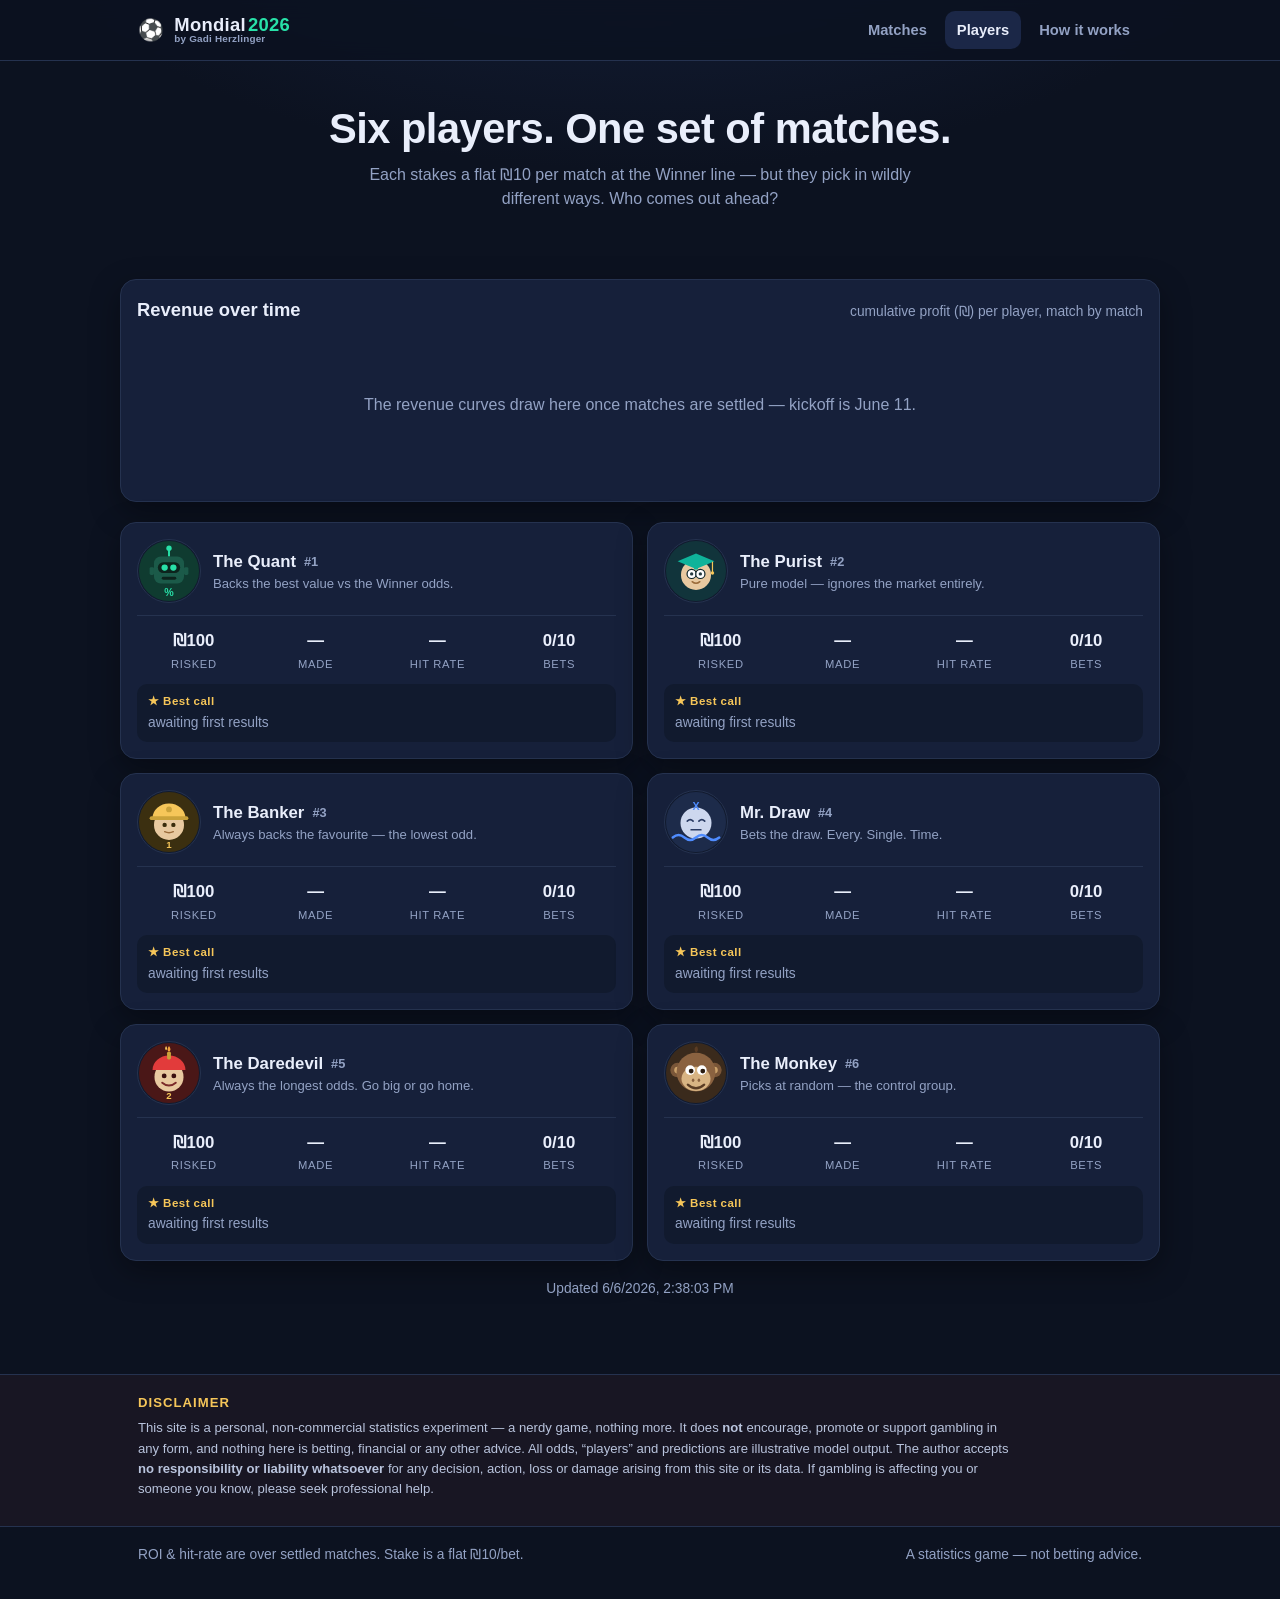
==== web/dashboard.html @ 5879aabc "Mondial 2026: initial commit" ====
<!DOCTYPE html>
<html lang="en">
<head>
  <meta charset="utf-8" />
  <meta name="viewport" content="width=device-width, initial-scale=1" />
  <meta name="color-scheme" content="dark" />
  <title>Mondial 2026 — the six players</title>
  <meta name="description" content="Six betting strategies, one set of matches. Live leaderboard." />
  <link rel="stylesheet" href="css/style.css?v=5" />
</head>
<body>
  <header class="site-header">
    <div class="wrap header-inner">
      <a class="brand" href="index.html"><span class="brand-mark">⚽</span>
        <span class="brand-col"><span class="brand-text">Mondial<span class="accent">2026</span></span><span class="brand-by">by Gadi Herzlinger</span></span></a>
      <nav class="nav">
        <a class="nav-link" href="index.html">Matches</a>
        <a class="nav-link active" href="dashboard.html">Players</a>
        <a class="nav-link" href="engine.html">How it works</a>
      </nav>
    </div>
  </header>

  <section class="hero">
    <div class="wrap">
      <h1 class="hero-title">Six players. One set of matches.</h1>
      <p class="hero-sub">Each stakes a flat ₪10 per match at the Winner line — but they
        pick in wildly different ways. Who comes out ahead?</p>
    </div>
  </section>

  <main class="wrap main">
    <section class="chart-card">
      <div class="chart-head">
        <h2>Revenue over time</h2>
        <span class="muted">cumulative profit (₪) per player, match by match</span>
      </div>
      <div id="chart"><p class="chart-empty">Loading…</p></div>
      <div id="chart-legend" class="chart-legend"></div>
    </section>

    <div id="board" class="player-grid" aria-live="polite">
      <p class="empty">Loading players…</p>
    </div>
    <p id="updated" class="muted updated-line">—</p>
  </main>

  <section class="disclaimer">
    <div class="wrap">
      <h4>Disclaimer</h4>
      <p>This site is a personal, non-commercial statistics experiment — a nerdy game, nothing more.
        It does <strong>not</strong> encourage, promote or support gambling in any form, and nothing here is
        betting, financial or any other advice. All odds, “players” and predictions are illustrative model
        output. The author accepts <strong>no responsibility or liability whatsoever</strong> for any decision,
        action, loss or damage arising from this site or its data. If gambling is affecting you or someone
        you know, please seek professional help.</p>
    </div>
  </section>

  <footer class="site-footer">
    <div class="wrap footer-inner">
      <span class="muted">ROI &amp; hit-rate are over settled matches. Stake is a flat ₪10/bet.</span>
      <span class="muted">A statistics game — not betting advice.</span>
    </div>
  </footer>

  <script src="js/dashboard.js?v=1" defer></script>
</body>
</html>
---- web/css/style.css ----
/* Mondial 2026 — self-contained styles (no external fonts/CDNs: sleek + CSP-tight). */
:root {
  --bg: #0c1220;
  --bg-2: #111a2e;
  --card: #16203a;
  --card-2: #1b2747;
  --line: #25324f;
  --text: #e9eefb;
  --muted: #93a2c4;
  --accent: #28e0a8;      /* home / model pick */
  --accent-blue: #4f8cff; /* away */
  --draw: #8a97b8;        /* draw */
  --gold: #f6c659;
  --danger: #ff6b6b;
  --radius: 16px;
  --shadow: 0 10px 30px rgba(0,0,0,.35);
  --font: -apple-system, BlinkMacSystemFont, "Segoe UI", Roboto, Helvetica, Arial, sans-serif;
}

* { box-sizing: border-box; }
html { -webkit-text-size-adjust: 100%; }
body {
  margin: 0; background: radial-gradient(1200px 600px at 50% -10%, #16223f 0%, var(--bg) 55%) no-repeat, var(--bg);
  color: var(--text); font-family: var(--font); line-height: 1.5;
  min-height: 100vh; -webkit-font-smoothing: antialiased;
}
a { color: inherit; text-decoration: none; }
.wrap { width: 100%; max-width: 1040px; margin: 0 auto; padding: 0 18px; }
.muted { color: var(--muted); font-size: .86rem; }
.accent { color: var(--accent); }

/* Header */
.site-header { position: sticky; top: 0; z-index: 20;
  background: rgba(12,18,32,.82); backdrop-filter: blur(10px);
  border-bottom: 1px solid var(--line); }
.header-inner { display: flex; align-items: center; justify-content: space-between; height: 60px; }
.brand { display: flex; align-items: center; gap: 10px; font-weight: 800; font-size: 1.15rem; letter-spacing: .3px; }
.brand-mark { font-size: 1.3rem; }
.brand-text .accent { margin-left: 2px; }
.brand-col { display: flex; flex-direction: column; line-height: 1.04; }
.brand-by { font-size: .62rem; font-weight: 600; color: var(--muted); letter-spacing: .02em; }
.nav { display: flex; gap: 6px; }
.nav-link { padding: 8px 12px; border-radius: 10px; color: var(--muted); font-weight: 600; font-size: .92rem; }
.nav-link:hover { color: var(--text); background: var(--card); }
.nav-link.active { color: var(--text); background: var(--card-2); }

/* Hero */
.hero { padding: 44px 0 14px; text-align: center; }
.hero-title { font-size: clamp(1.6rem, 4.5vw, 2.6rem); line-height: 1.15; margin: 0 0 10px; font-weight: 800; letter-spacing: -.5px; }
.hero-sub { color: var(--muted); margin: 0 auto 26px; max-width: 560px; }

.countdowns { display: grid; grid-template-columns: 1fr 1fr; gap: 14px; max-width: 620px; margin: 0 auto; }
.countdowns.single { grid-template-columns: 1fr; max-width: 340px; }   /* after kickoff */
.cd-card { background: linear-gradient(180deg, var(--card-2), var(--card));
  border: 1px solid var(--line); border-radius: var(--radius); padding: 16px; box-shadow: var(--shadow); }
.cd-label { color: var(--muted); font-size: .78rem; text-transform: uppercase; letter-spacing: .12em; font-weight: 700; }
.cd-clock { font-size: clamp(1.4rem, 5vw, 2rem); font-weight: 800; font-variant-numeric: tabular-nums;
  margin: 6px 0 4px; color: var(--gold); letter-spacing: .5px; }
#cd-scrape .cd-clock { color: var(--accent); }
.cd-foot { color: var(--muted); font-size: .76rem; }

/* Section head + tabs */
.main { padding: 28px 0 60px; }
.section-head { display: flex; align-items: center; justify-content: space-between; margin-bottom: 16px; }
.section-head h2 { margin: 0; font-size: 1.25rem; }
.tabs { display: inline-flex; background: var(--card); border: 1px solid var(--line); border-radius: 12px; padding: 4px; }
.tab { border: 0; background: transparent; color: var(--muted); font-weight: 700; font-size: .86rem;
  padding: 7px 14px; border-radius: 9px; cursor: pointer; font-family: inherit; }
.tab.active { background: var(--card-2); color: var(--text); }

/* Date group */
.date-group { margin-bottom: 22px; }
.date-head { color: var(--muted); font-weight: 700; font-size: .82rem; text-transform: uppercase;
  letter-spacing: .1em; margin: 0 4px 10px; }

/* Match card */
.matches { display: grid; gap: 12px; }
.match { background: var(--card); border: 1px solid var(--line); border-radius: var(--radius);
  padding: 14px 16px; box-shadow: var(--shadow); }
.match-top { display: flex; align-items: center; justify-content: space-between; gap: 10px; }
.match-meta { display: flex; gap: 10px; align-items: center; color: var(--muted); font-size: .78rem; }
.stage-pill { background: var(--card-2); border: 1px solid var(--line); border-radius: 999px;
  padding: 2px 9px; font-weight: 700; font-size: .72rem; letter-spacing: .04em; }
.teams { display: grid; grid-template-columns: 1fr auto 1fr; align-items: center; gap: 8px; margin: 10px 0 6px; }
.team { display: flex; align-items: center; gap: 8px; font-weight: 700; font-size: 1.02rem; min-width: 0; }
.team.away { justify-content: flex-end; text-align: right; }
.team-name { overflow: hidden; text-overflow: ellipsis; white-space: nowrap; }
.vs { color: var(--muted); font-weight: 700; font-size: .8rem; }
.score { font-weight: 800; font-size: 1.1rem; font-variant-numeric: tabular-nums; }

/* Probability bar */
.prob { display: flex; height: 8px; border-radius: 6px; overflow: hidden; margin: 10px 0 8px; background: var(--bg-2); }
.prob span { display: block; height: 100%; }
.prob .ph { background: var(--accent); }
.prob .pd { background: var(--draw); }
.prob .pa { background: var(--accent-blue); }

/* Odds row */
.odds { display: grid; grid-template-columns: repeat(3, 1fr); gap: 8px; margin-top: 8px; }
.odd { background: var(--bg-2); border: 1px solid var(--line); border-radius: 10px; padding: 8px;
  text-align: center; }
.odd .k { display: block; color: var(--muted); font-size: .72rem; font-weight: 700; letter-spacing: .06em; }
.odd .v { font-weight: 800; font-variant-numeric: tabular-nums; }
.odd.pick { border-color: var(--accent); background: rgba(40,224,168,.12); }
.odd.pick .v { color: var(--accent); }
.no-odds { color: var(--muted); font-size: .8rem; text-align: center; padding: 8px; }

/* Labels for the two number sets on a match card */
.metric-head { display: flex; align-items: baseline; justify-content: space-between; gap: 8px; margin-top: 12px; }
.metric-k { color: var(--muted); font-size: .68rem; font-weight: 800; text-transform: uppercase; letter-spacing: .09em; }
.metric-vals { display: flex; gap: 12px; font-size: .84rem; font-weight: 800; font-variant-numeric: tabular-nums; }
.mv.ph { color: var(--accent); }
.mv.pd { color: var(--draw); }
.mv.pa { color: var(--accent-blue); }

/* Market grid: row labels on the left, 1/X/2 boxes each holding odd + model prob */
.market { display: grid; grid-template-columns: max-content 1fr 1fr 1fr; column-gap: 8px; margin-top: 12px; }
.m-key { text-align: center; color: var(--muted); font-size: .7rem; font-weight: 800;
  letter-spacing: .06em; padding-bottom: 4px; align-self: end; }
.m-rowlabel { display: flex; align-items: center; justify-content: flex-end; text-align: right;
  color: var(--muted); font-size: .66rem; font-weight: 800; text-transform: uppercase;
  letter-spacing: .03em; padding-right: 7px; }
.m-odd, .m-prob { text-align: center; background: var(--bg-2); font-variant-numeric: tabular-nums;
  border-left: 1px solid var(--line); border-right: 1px solid var(--line); }
.m-odd { border-top: 1px solid var(--line); border-radius: 10px 10px 0 0; padding: 8px 4px 4px; font-weight: 800; }
.m-prob { border-bottom: 1px solid var(--line); border-radius: 0 0 10px 10px; padding: 4px 4px 8px;
  font-weight: 700; font-size: .85rem; color: var(--muted); }
.m-odd.pick, .m-prob.pick { border-color: rgba(40,224,168,.55); background: rgba(40,224,168,.12); }
.m-odd.pick, .m-prob.pick { color: var(--accent); }
.no-odds.excluded { color: var(--gold); font-weight: 600; }

.pick-line { display: flex; align-items: center; gap: 8px; margin-top: 10px; font-size: .9rem; }
.pick-badge { background: rgba(40,224,168,.14); color: var(--accent); border: 1px solid rgba(40,224,168,.4);
  padding: 3px 10px; border-radius: 999px; font-weight: 800; font-size: .8rem; }
.pick-correct { color: var(--accent); font-weight: 800; }
.pick-wrong { color: var(--danger); font-weight: 800; }

.empty { color: var(--muted); text-align: center; padding: 40px 0; }

/* Footer */
.site-footer { border-top: 1px solid var(--line); padding: 18px 0 34px; }
.footer-inner { display: flex; flex-wrap: wrap; gap: 8px 18px; justify-content: space-between; }

/* Flags (match cards) */
.flag { width: 26px; height: 18px; border-radius: 3px; object-fit: cover; flex: 0 0 auto;
  box-shadow: 0 0 0 1px rgba(255,255,255,.1); }

/* Revenue chart (players page) */
.chart-card { background: var(--card); border: 1px solid var(--line); border-radius: var(--radius);
  padding: 16px 16px 14px; box-shadow: var(--shadow); margin-bottom: 20px; }
.chart-head { display: flex; justify-content: space-between; align-items: baseline; gap: 10px; margin-bottom: 8px; }
.chart-head h2 { margin: 0; font-size: 1.15rem; }
.chart-card svg { width: 100%; height: auto; display: block; }
.chart-legend { display: flex; flex-wrap: wrap; gap: 8px 16px; margin-top: 12px; }
.leg { display: flex; align-items: center; gap: 7px; font-size: .82rem; font-weight: 700; color: #c4cfe6; }
.leg .sw { width: 16px; height: 4px; border-radius: 2px; flex: 0 0 auto; }
.chart-empty { color: var(--muted); text-align: center; padding: 54px 16px; }
.updated-line { text-align: center; margin-top: 18px; }

/* Players dashboard */
.player-grid { display: grid; grid-template-columns: repeat(2, 1fr); gap: 14px; }
.player-card { background: var(--card); border: 1px solid var(--line); border-radius: var(--radius);
  padding: 16px; box-shadow: var(--shadow); display: flex; flex-direction: column; gap: 12px; }
.pc-head { display: flex; gap: 12px; align-items: center; }
.pc-avatar { width: 64px; height: 64px; border-radius: 50%; background: var(--bg-2);
  border: 1px solid var(--line); flex: 0 0 auto; }
.pc-id { min-width: 0; }
.pc-name { display: flex; align-items: center; gap: 8px; font-weight: 800; font-size: 1.05rem; }
.pc-rank { color: var(--muted); font-size: .8rem; font-weight: 700; }
.pc-desc { color: var(--muted); font-size: .82rem; }
.pc-stats { display: grid; grid-template-columns: repeat(4, 1fr); gap: 8px;
  border-top: 1px solid var(--line); padding-top: 12px; }
.stat { text-align: center; }
.stat-v { font-weight: 800; font-size: 1.05rem; font-variant-numeric: tabular-nums; }
.stat-v.pos { color: var(--accent); }
.stat-v.neg { color: var(--danger); }
.stat-k { color: var(--muted); font-size: .7rem; text-transform: uppercase; letter-spacing: .06em; margin-top: 2px; }
.pc-best { display: flex; flex-direction: column; gap: 2px; background: var(--bg-2);
  border-radius: 10px; padding: 9px 11px; font-size: .85rem; }
.pc-best-k { color: var(--gold); font-size: .72rem; font-weight: 800; letter-spacing: .04em; }

/* Engine explainer */
.lead { font-size: 1.05rem; color: var(--muted); max-width: 720px; margin: 0 0 26px; }
.steps { display: grid; gap: 14px; }
.step { display: grid; grid-template-columns: 46px 1fr; gap: 16px; align-items: start;
  background: var(--card); border: 1px solid var(--line); border-radius: var(--radius);
  padding: 18px; box-shadow: var(--shadow); }
.step-num { width: 46px; height: 46px; border-radius: 12px; display: grid; place-items: center;
  font-weight: 800; font-size: 1.2rem; background: linear-gradient(180deg, var(--card-2), var(--bg-2));
  border: 1px solid var(--line); color: var(--accent); }
.step h3 { margin: 2px 0 6px; font-size: 1.08rem; }
.step p { margin: 0; color: #c4cfe6; }
.step .tag { color: var(--muted); font-size: .78rem; font-weight: 700; }
.callout { background: linear-gradient(180deg, var(--card-2), var(--card)); border: 1px solid var(--line);
  border-radius: var(--radius); padding: 18px; margin-top: 22px; color: #c4cfe6; }
.callout strong { color: var(--text); }

/* Engine — pipeline overview strip */
.pipeline { display: flex; flex-wrap: wrap; align-items: stretch; gap: 8px; margin: 4px 0 26px; }
.pipe-chip { display: flex; flex-direction: column; align-items: center; justify-content: center;
  gap: 4px; flex: 1 1 90px; min-width: 84px; background: var(--card); border: 1px solid var(--line);
  border-radius: 12px; padding: 12px 8px; text-align: center; }
.pipe-chip .ico { font-size: 1.5rem; line-height: 1; }
.pipe-chip .lbl { font-size: .72rem; font-weight: 700; color: var(--muted); letter-spacing: .02em; }

/* Engine — step icon badge + in-card demos */
.step-num.ico { font-size: 1.5rem; color: inherit; }
.demo { margin-top: 12px; background: var(--bg-2); border: 1px solid var(--line);
  border-radius: 12px; padding: 12px 14px; }
.srow { display: grid; grid-template-columns: 86px 1fr; align-items: center; gap: 10px; margin: 6px 0; }
.sname { font-weight: 700; font-size: .85rem; }
.sbar { height: 12px; background: #0e1626; border-radius: 7px; overflow: hidden; }
.sbar i { display: block; height: 100%; background: linear-gradient(90deg, var(--accent), #1aa37a); }
.prob-legend { display: flex; flex-wrap: wrap; gap: 6px 14px; margin-top: 8px; font-size: .8rem; font-weight: 700; }
.prob-legend .lg::before { content: "■ "; }
.prob-legend .ph { color: var(--accent); }
.prob-legend .pd { color: var(--draw); }
.prob-legend .pa { color: var(--accent-blue); }
.compare .crow { display: flex; justify-content: space-between; align-items: center; padding: 4px 0; font-size: .9rem; }
.compare .crow b { font-variant-numeric: tabular-nums; font-size: 1.05rem; }
.cverdict { margin-top: 8px; padding-top: 8px; border-top: 1px solid var(--line);
  font-weight: 800; color: var(--accent); }
.avatars { display: flex; flex-wrap: wrap; gap: 10px; margin-top: 12px; }
.avatars img { width: 52px; height: 52px; border-radius: 50%; background: var(--bg-2);
  border: 1px solid var(--line); }

/* Engine — inline SVG diagrams */
.diagram { margin-top: 14px; background: var(--bg-2); border: 1px solid var(--line);
  border-radius: 12px; padding: 14px 14px 10px; }
.diagram svg { width: 100%; height: auto; display: block; }
.diagram svg text { font-family: var(--font); }
.fig-cap { color: var(--muted); font-size: .78rem; margin: 8px 2px 0; line-height: 1.5; }
.cite { margin-top: 12px; padding: 8px 12px; border-left: 3px solid var(--accent);
  background: var(--bg-2); border-radius: 0 8px 8px 0; color: #aeb9d4; font-size: .76rem;
  line-height: 1.55; }
.cite b { color: var(--muted); font-weight: 800; letter-spacing: .04em; }

/* Legal disclaimer (all pages) */
.disclaimer { border-top: 1px solid var(--line); background: rgba(255,107,107,.05); }
.disclaimer .wrap { padding-top: 18px; padding-bottom: 26px; }
.disclaimer h4 { margin: 0 0 6px; font-size: .82rem; letter-spacing: .08em; text-transform: uppercase;
  color: var(--gold); }
.disclaimer p { margin: 0; color: #b9c4dd; font-size: .82rem; line-height: 1.55; max-width: 880px; }

/* Mobile */
@media (max-width: 560px) {
  .countdowns { grid-template-columns: 1fr; }
  .nav-link { padding: 8px 9px; font-size: .85rem; }
  .team { font-size: .94rem; }
  .player-grid { grid-template-columns: 1fr; }
  .pc-stats { grid-template-columns: repeat(2, 1fr); gap: 10px; }
  .pipe-chip { flex-basis: 70px; min-width: 70px; }
  .step { grid-template-columns: 40px 1fr; gap: 12px; padding: 14px; }
}
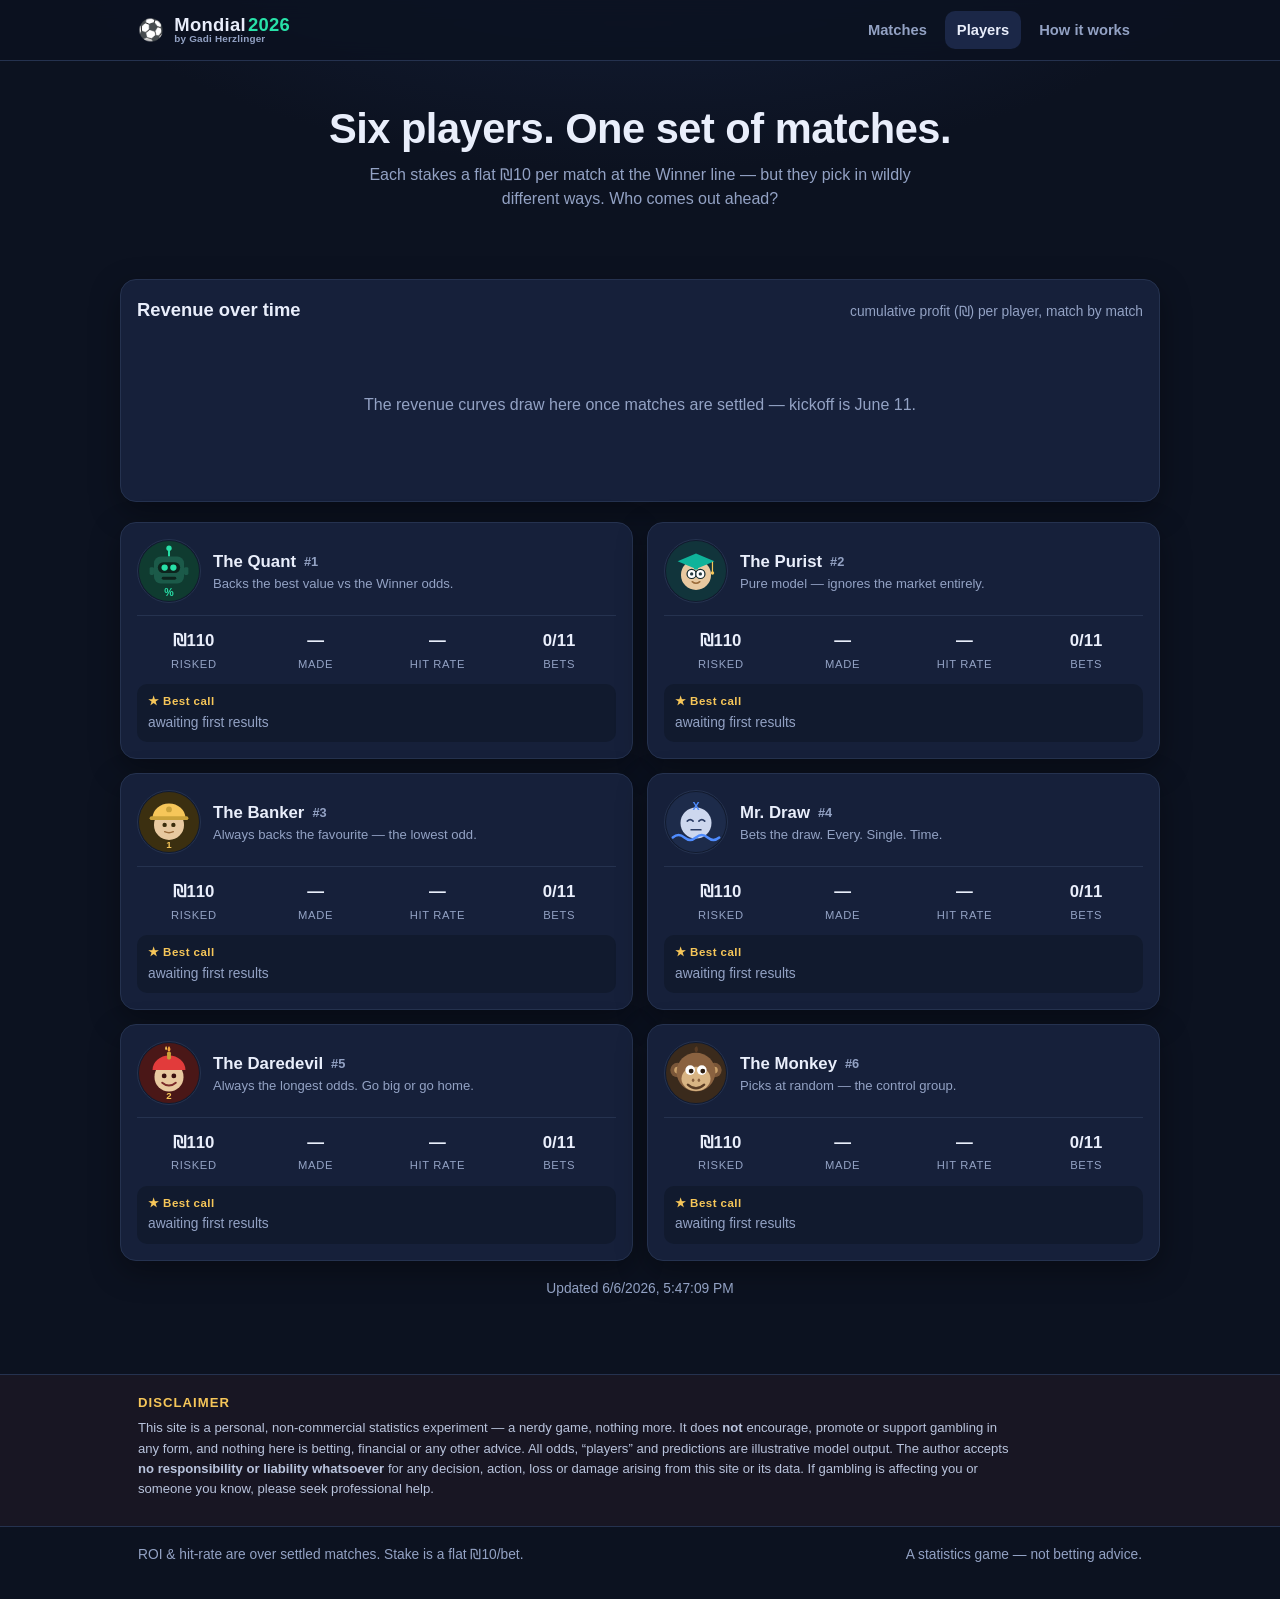
==== commit cbcea042: "Add Cloudflare Web Analytics beacon" ====
--- a/web/dashboard.html
+++ b/web/dashboard.html
@@ -6,7 +6,7 @@
   <meta name="color-scheme" content="dark" />
   <title>Mondial 2026 — the six players</title>
   <meta name="description" content="Six betting strategies, one set of matches. Live leaderboard." />
-  <link rel="stylesheet" href="css/style.css?v=5" />
+  <link rel="stylesheet" href="css/style.css?v=7" />
 </head>
 <body>
   <header class="site-header">
@@ -65,5 +65,7 @@
   </footer>
 
   <script src="js/dashboard.js?v=1" defer></script>
+  <!-- Cloudflare Web Analytics -->
+  <script defer src="https://static.cloudflareinsights.com/beacon.min.js" data-cf-beacon='{"token": "dea00fdb841c4f21ae95f395df29f1ae"}'></script>
 </body>
 </html>
--- a/web/css/style.css
+++ b/web/css/style.css
@@ -244,11 +244,19 @@
 
 /* Mobile */
 @media (max-width: 560px) {
+  /* Header: brand on row 1, nav spread across its own full-width row -> never crowds */
+  .header-inner { flex-wrap: wrap; height: auto; min-height: 54px; padding: 7px 0; row-gap: 4px; }
+  .brand { font-size: 1.05rem; }
+  .nav { width: 100%; justify-content: space-between; gap: 2px; }
+  /* keep each link on a single line (esp. "How it works") so the row doesn't spill */
+  .nav-link { padding: 6px 7px; font-size: .76rem; white-space: nowrap; }
+  .wrap { padding: 0 20px; }   /* a touch more breathing room from the screen edges */
+  .hero { padding: 30px 0 10px; }
   .countdowns { grid-template-columns: 1fr; }
-  .nav-link { padding: 8px 9px; font-size: .85rem; }
-  .team { font-size: .94rem; }
+  .team { font-size: .92rem; }
   .player-grid { grid-template-columns: 1fr; }
   .pc-stats { grid-template-columns: repeat(2, 1fr); gap: 10px; }
   .pipe-chip { flex-basis: 70px; min-width: 70px; }
   .step { grid-template-columns: 40px 1fr; gap: 12px; padding: 14px; }
+  .m-rowlabel { font-size: .6rem; padding-right: 5px; }   /* give the 1/X/2 boxes more room */
 }
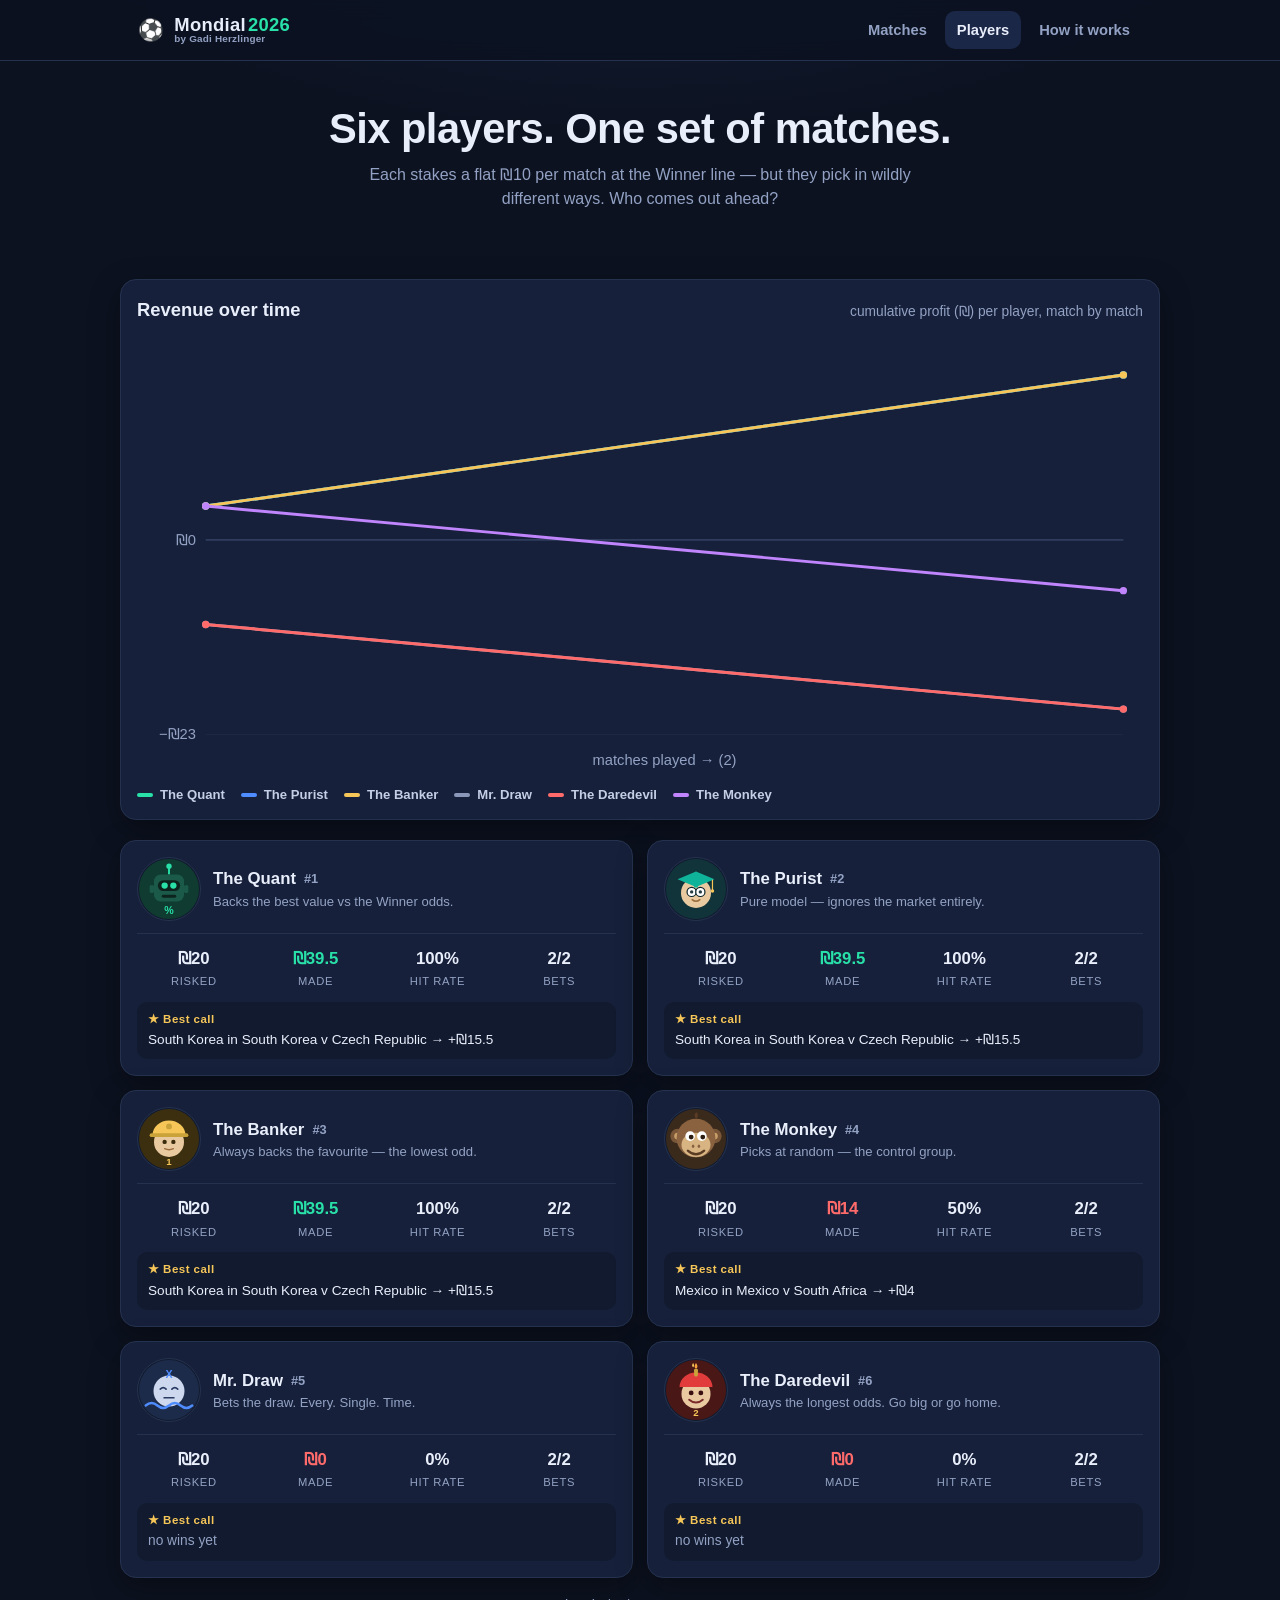
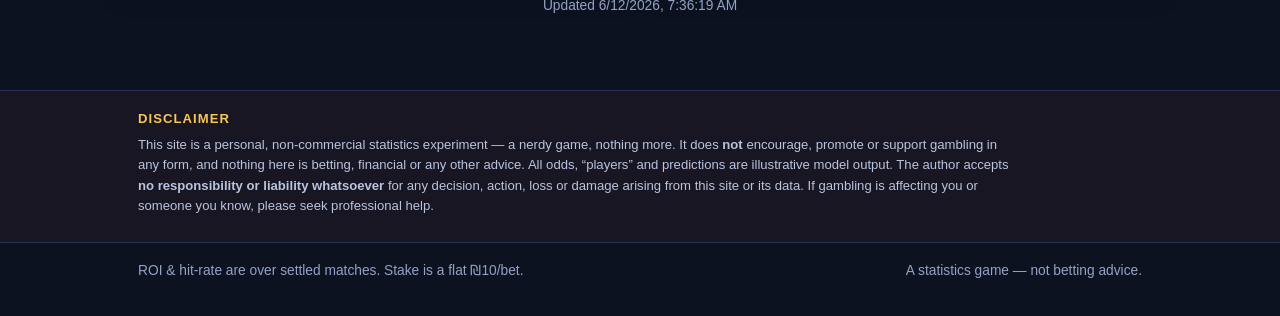
==== commit 76a1393e: "Players page: 'Made' shows money returned, not rounded profit The Made column read row.profit throug" ====
--- a/web/dashboard.html
+++ b/web/dashboard.html
@@ -64,7 +64,7 @@
     </div>
   </footer>
 
-  <script src="js/dashboard.js?v=1" defer></script>
+  <script src="js/dashboard.js?v=2" defer></script>
   <!-- Cloudflare Web Analytics -->
   <script defer src="https://static.cloudflareinsights.com/beacon.min.js" data-cf-beacon='{"token": "dea00fdb841c4f21ae95f395df29f1ae"}'></script>
 </body>
--- a/web/css/style.css
+++ b/web/css/style.css
@@ -260,3 +260,67 @@
   .step { grid-template-columns: 40px 1fr; gap: 12px; padding: 14px; }
   .m-rowlabel { font-size: .6rem; padding-right: 5px; }   /* give the 1/X/2 boxes more room */
 }
+
+/* ---- prediction breakdown ("why this prediction") ---------------------- */
+.match.has-why { cursor: pointer; }
+.bd-toggle { display: flex; align-items: center; justify-content: space-between;
+  margin-top: 12px; padding-top: 10px; border-top: 1px dashed var(--line);
+  color: var(--muted); font-size: .82rem; font-weight: 700; }
+.bd-caret { transition: transform .2s ease; }
+.match.open .bd-caret { transform: rotate(180deg); color: var(--accent); }
+.breakdown { display: none; margin-top: 4px; }
+.match.open .breakdown { display: block; }
+.bd-section { margin-top: 16px; }
+.bd-h { font-size: .72rem; text-transform: uppercase; letter-spacing: .05em;
+  color: var(--muted); font-weight: 800; margin-bottom: 8px; }
+.bd-note { color: var(--muted); font-size: .72rem; margin: 4px 0 8px; }
+
+.bd-goals { display: flex; align-items: center; justify-content: center; gap: 22px; }
+.bd-goal { text-align: center; }
+.bd-goal-lam { font-size: 1.7rem; font-weight: 800; font-variant-numeric: tabular-nums; color: var(--accent); }
+.bd-goal-team { font-size: .76rem; color: var(--muted); }
+.bd-goal-x { color: var(--muted); font-size: 1.2rem; }
+.bd-chips { display: flex; flex-wrap: wrap; align-items: center; justify-content: center; gap: 6px; margin-top: 12px; }
+.bd-chips-lab { font-size: .72rem; color: var(--muted); margin-right: 2px; }
+.bd-chip { display: inline-flex; gap: 6px; background: var(--bg-2); border: 1px solid var(--line);
+  border-radius: 999px; padding: 3px 10px; font-size: .76rem; }
+.bd-chip-s { font-weight: 700; font-variant-numeric: tabular-nums; }
+.bd-chip-p { color: var(--muted); }
+
+.bd-row { display: grid; grid-template-columns: 96px 1fr 58px; align-items: center; gap: 8px; margin: 6px 0; font-size: .78rem; }
+.bd-label { color: var(--muted); white-space: nowrap; overflow: hidden; text-overflow: ellipsis; }
+.bd-val { text-align: right; font-variant-numeric: tabular-nums; }
+.bd-bar { position: relative; height: 8px; background: var(--bg-2); border-radius: 999px; }
+.bd-bar::before { content: ""; position: absolute; left: 50%; top: -2px; bottom: -2px; width: 1px; background: var(--line); }
+.bd-fill { position: absolute; top: 0; bottom: 0; border-radius: 999px; min-width: 2px; }
+.bd-fill.pos { left: 50%; background: var(--accent); }
+.bd-fill.neg { right: 50%; background: var(--accent-blue); }
+
+.bd-kv { display: grid; grid-template-columns: auto 1fr; gap: 4px 14px; font-size: .78rem; }
+.bd-k { color: var(--muted); white-space: nowrap; }
+.bd-v { font-variant-numeric: tabular-nums; }
+
+.bd-intel { display: grid; grid-template-columns: 1fr 1fr; gap: 10px; }
+.bd-intel-side { background: var(--bg-2); border: 1px solid var(--line); border-radius: 12px; padding: 10px; }
+.bd-intel-head { display: flex; align-items: center; justify-content: space-between; gap: 6px; }
+.bd-intel-team { font-weight: 700; font-size: .82rem; }
+.bd-badge { font-size: .62rem; text-transform: uppercase; letter-spacing: .03em; padding: 2px 7px;
+  border-radius: 999px; font-weight: 800; white-space: nowrap; }
+.bd-badge.informed { background: rgba(40,224,168,.14); color: var(--accent); }
+.bd-badge.no_signal { background: rgba(138,151,184,.16); color: var(--muted); }
+.bd-badge.missing { background: rgba(255,107,107,.12); color: var(--danger); }
+.bd-intel-sum { font-size: .76rem; margin: 8px 0; }
+.bd-dims .bd-row { grid-template-columns: 80px 1fr 44px; margin: 4px 0; }
+
+.bd-final { display: flex; gap: 10px; justify-content: center; }
+.bd-final-col { display: flex; flex-direction: column; align-items: center; gap: 1px;
+  background: var(--bg-2); border: 1px solid var(--line); border-radius: 10px; padding: 8px 16px; }
+.bd-final-k { font-size: .7rem; color: var(--muted); font-weight: 700; }
+.bd-final-raw { color: var(--muted); font-size: .78rem; }
+.bd-final-arrow { color: var(--muted); font-size: .68rem; }
+.bd-final-cal { font-weight: 800; font-variant-numeric: tabular-nums; }
+
+@media (max-width: 560px) {
+  .bd-intel { grid-template-columns: 1fr; }
+  .bd-row { grid-template-columns: 84px 1fr 52px; }
+}
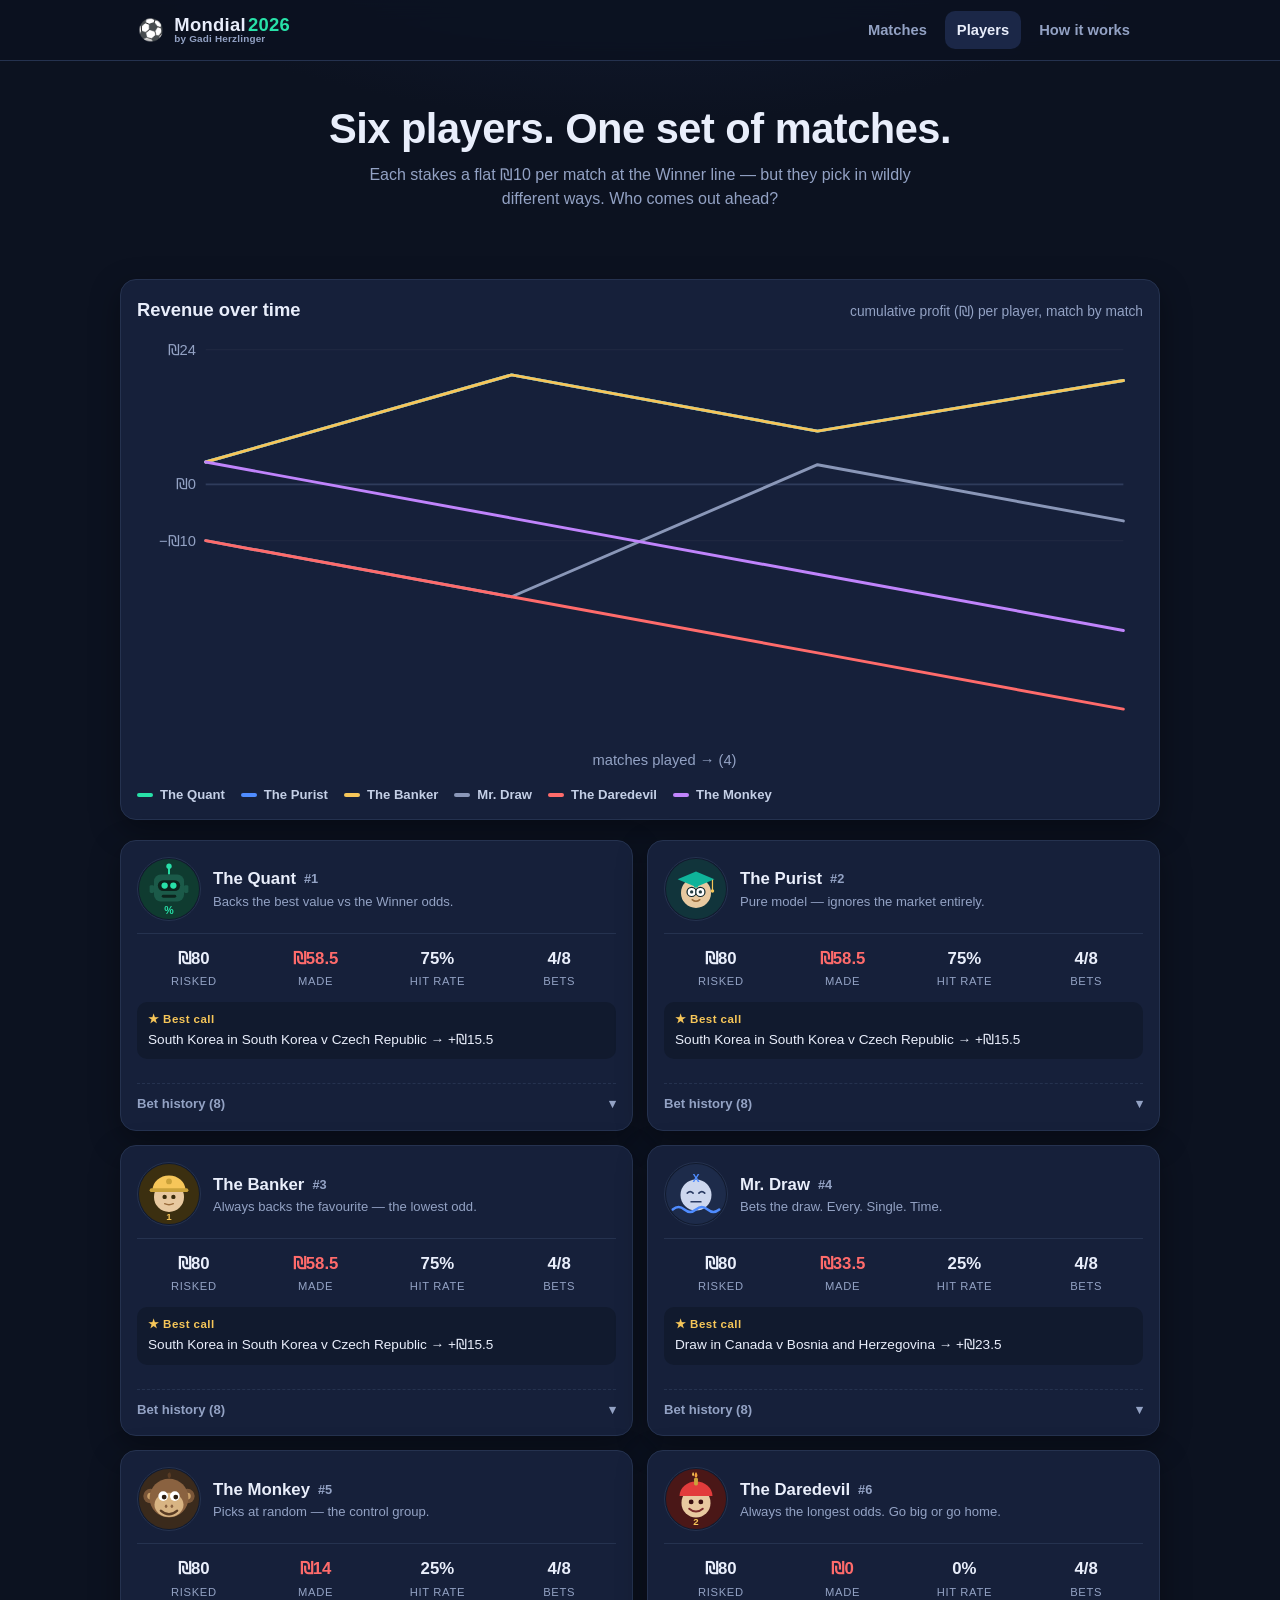
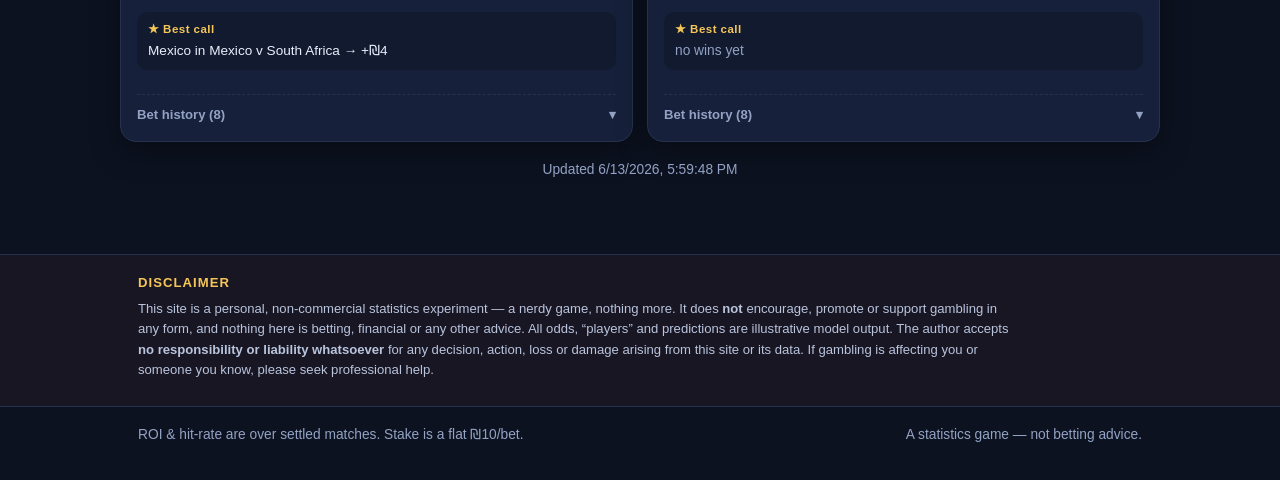
==== commit b52e2e22: "Players page: click a player to see their full bet history Each player card now expands to a scrolla" ====
--- a/web/dashboard.html
+++ b/web/dashboard.html
@@ -6,7 +6,7 @@
   <meta name="color-scheme" content="dark" />
   <title>Mondial 2026 — the six players</title>
   <meta name="description" content="Six betting strategies, one set of matches. Live leaderboard." />
-  <link rel="stylesheet" href="css/style.css?v=7" />
+  <link rel="stylesheet" href="css/style.css?v=9" />
 </head>
 <body>
   <header class="site-header">
@@ -64,7 +64,7 @@
     </div>
   </footer>
 
-  <script src="js/dashboard.js?v=2" defer></script>
+  <script src="js/dashboard.js?v=3" defer></script>
   <!-- Cloudflare Web Analytics -->
   <script defer src="https://static.cloudflareinsights.com/beacon.min.js" data-cf-beacon='{"token": "dea00fdb841c4f21ae95f395df29f1ae"}'></script>
 </body>
--- a/web/css/style.css
+++ b/web/css/style.css
@@ -324,3 +324,36 @@
   .bd-intel { grid-template-columns: 1fr; }
   .bd-row { grid-template-columns: 84px 1fr 52px; }
 }
+
+/* ---- player bet history (click a player card to expand) ---------------- */
+.player-card.expandable { cursor: pointer; }
+.pc-toggle { display: flex; align-items: center; justify-content: space-between;
+  margin-top: 12px; padding-top: 10px; border-top: 1px dashed var(--line);
+  color: var(--muted); font-size: .82rem; font-weight: 700; }
+.pc-caret { transition: transform .2s ease; }
+.player-card.open .pc-caret { transform: rotate(180deg); color: var(--accent); }
+.bets-panel { display: none; margin-top: 10px; max-height: 340px; overflow-y: auto; }
+.player-card.open .bets-panel { display: block; }
+.bets-empty { color: var(--muted); font-size: .82rem; padding: 10px 0; }
+
+.bet { display: flex; align-items: center; justify-content: space-between; gap: 10px;
+  padding: 8px 2px; border-bottom: 1px solid var(--line); }
+.bet:last-child { border-bottom: 0; }
+.bet-left { display: flex; align-items: center; gap: 10px; min-width: 0; }
+.bet-date { color: var(--muted); font-size: .72rem; width: 46px; flex: none; }
+.bet-desc { display: flex; flex-direction: column; min-width: 0; }
+.bet-pick { font-weight: 700; font-size: .86rem; }
+.bet-match { color: var(--muted); font-size: .74rem; white-space: nowrap;
+  overflow: hidden; text-overflow: ellipsis; max-width: 30ch; }
+.bet-right { display: flex; align-items: center; gap: 8px; flex: none; }
+.bet-score { color: var(--muted); font-size: .8rem; font-variant-numeric: tabular-nums; }
+.bet-tag { font-size: .62rem; font-weight: 800; letter-spacing: .03em; padding: 2px 7px;
+  border-radius: 999px; }
+.bet-tag.won { background: rgba(40,224,168,.14); color: var(--accent); }
+.bet-tag.lost { background: rgba(255,107,107,.12); color: var(--danger); }
+.bet-tag.pending { background: rgba(138,151,184,.16); color: var(--muted); }
+.bet-money { font-weight: 800; font-variant-numeric: tabular-nums; min-width: 56px;
+  text-align: right; }
+.bet-money.pos { color: var(--accent); }
+.bet-money.neg { color: var(--danger); }
+.bet-stake { color: var(--muted); font-size: .76rem; font-variant-numeric: tabular-nums; }
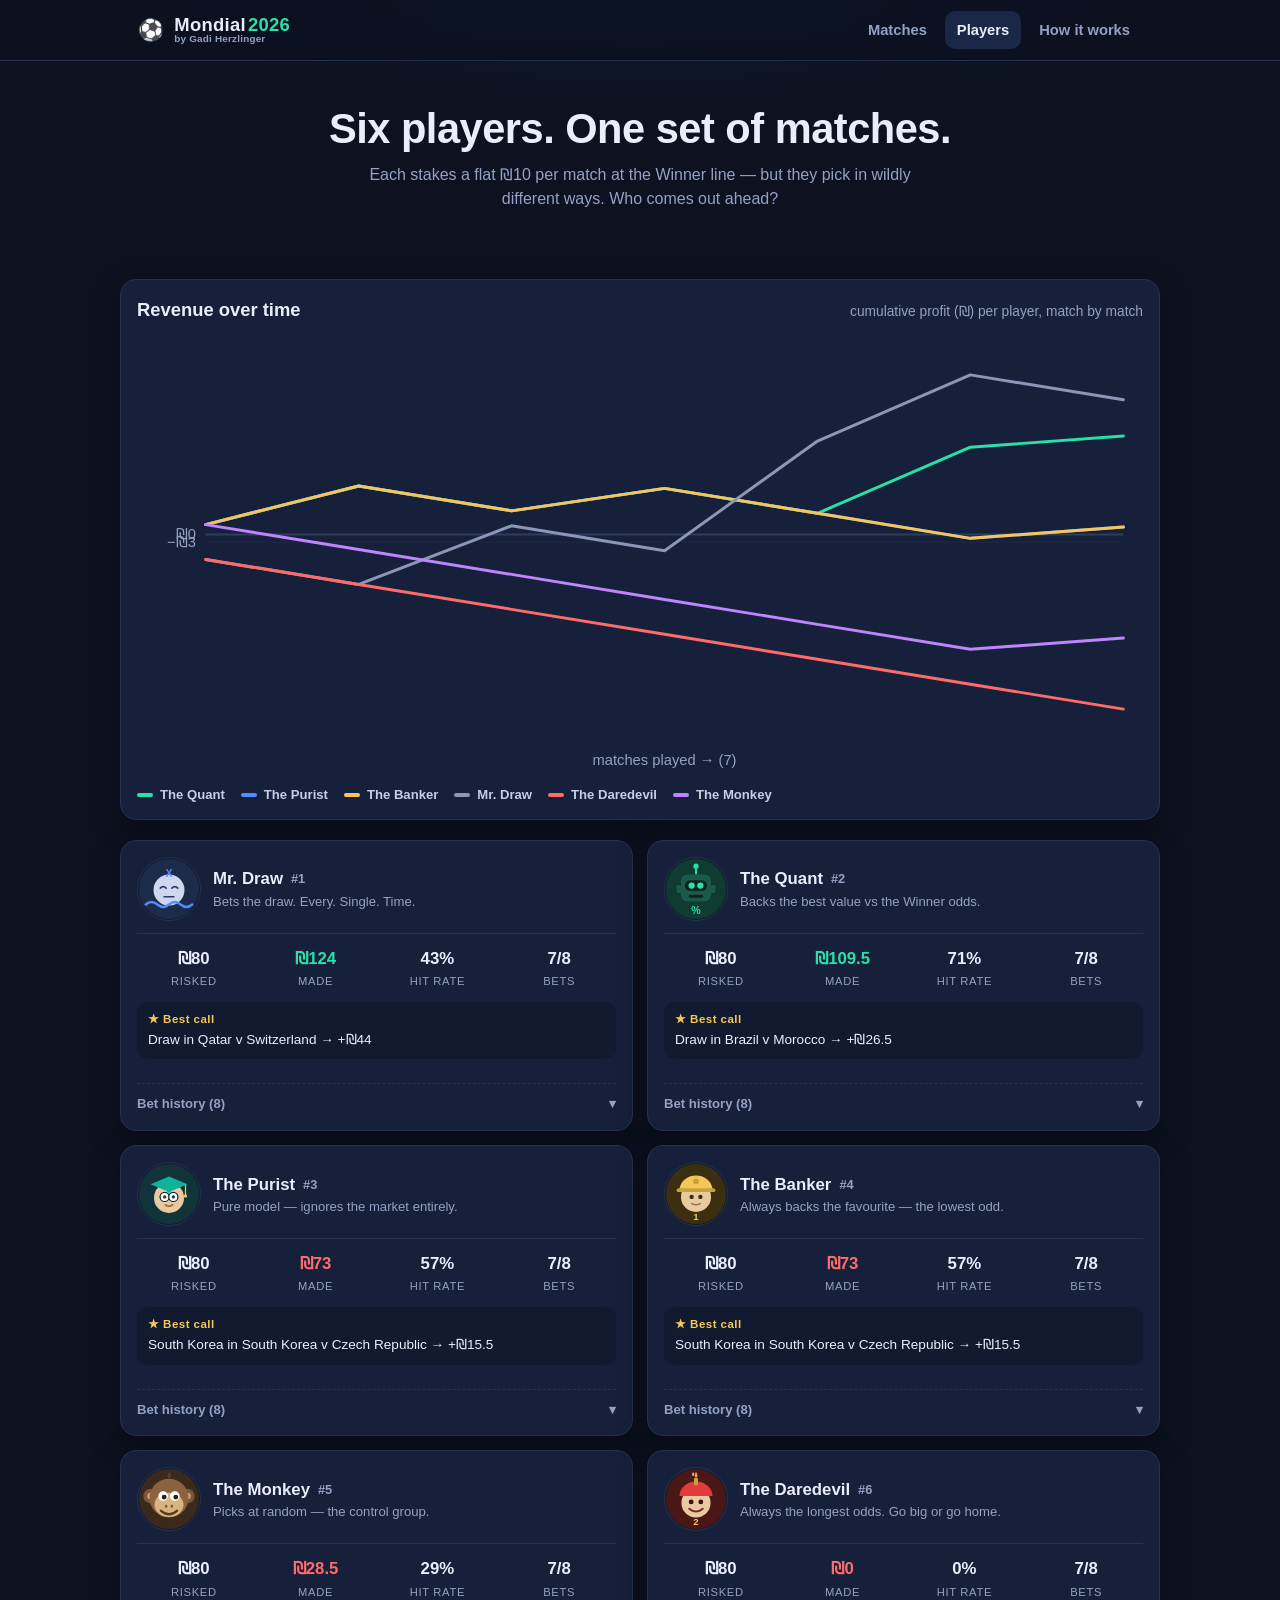
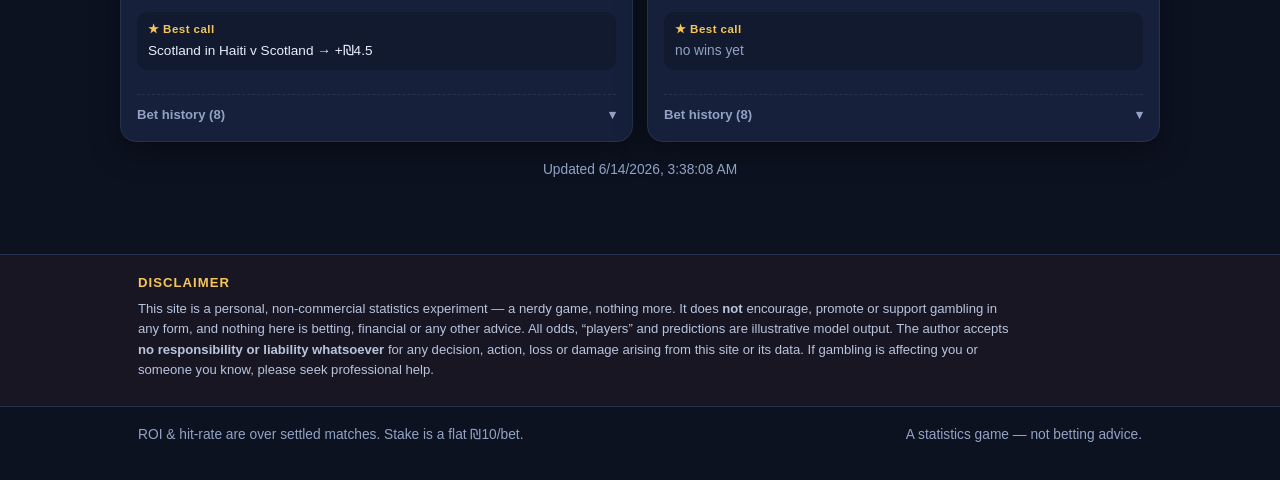
==== commit dc02e797: "Frontend: re-fetch on tab focus/visibility so pages can't show stale data Symptom: finished matches " ====
--- a/web/dashboard.html
+++ b/web/dashboard.html
@@ -64,7 +64,7 @@
     </div>
   </footer>
 
-  <script src="js/dashboard.js?v=3" defer></script>
+  <script src="js/dashboard.js?v=4" defer></script>
   <!-- Cloudflare Web Analytics -->
   <script defer src="https://static.cloudflareinsights.com/beacon.min.js" data-cf-beacon='{"token": "dea00fdb841c4f21ae95f395df29f1ae"}'></script>
 </body>
